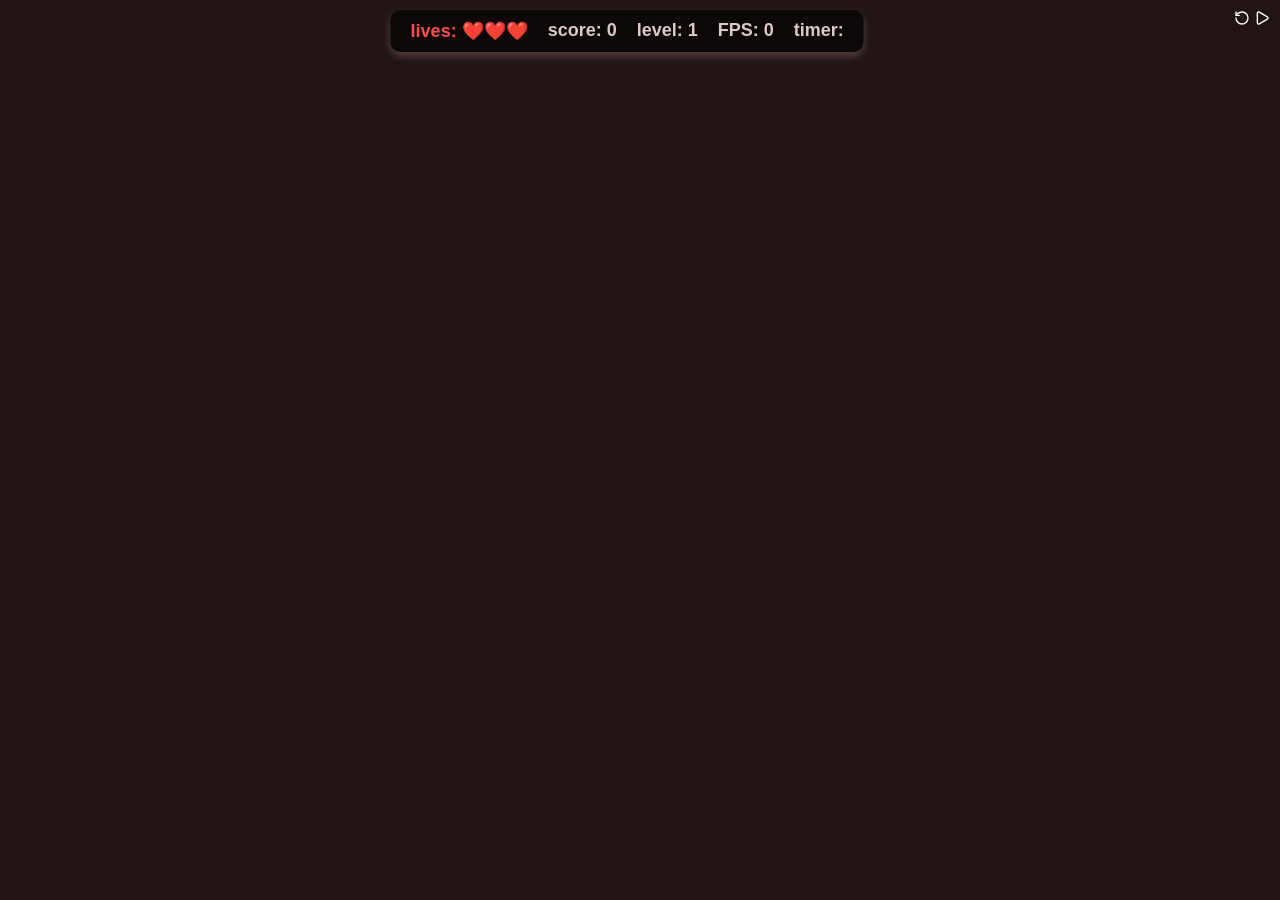
==== index.html @ e74855dc "styling game" ====
<!DOCTYPE html>
<html lang="en">

<head>
  <meta charset="UTF-8" />
  <meta name="viewport" content="width=device-width, initial-scale=1.0" />
  <title>BomberMan</title>
  <link rel="stylesheet" href="style.css" />
  <link rel="icon" href="./icon/favicon.png" type="image/svg+xml" />
</head>

<body>
    <button id="star_pause">
    <img id="icon" src="./icon/play.svg" alt="star" width="16" height="16">
  </button>
<button id ="ref"> 
 <img id="icon" src="./icon/rotate-ccw.svg" alt="star" width="16" height="16">
</button>
  <script type="module" src="main.js"></script>
</body>

</html>
---- style.css ----
#ScoreBoard {
    position: fixed;         
    top: 10px;
    left: 49%;
    transform: translateX(-50%);
    display: flex;
    gap: 20px;             
    padding: 10px 20px;
    background-color: rgba(0, 0, 0, 0.6);   
    color: #ddc8c8;            
    font-family: 'Arial', sans-serif;
    font-size: 18px;
    font-weight: bold;
    border-radius: 10px;
    box-shadow: 0 4px 10px rgba(240, 167, 167, 0.3);
    /* z-index: 1000;*          */
}

#ScoreBoard span {
    display: inline-block;
}

#ScoreBoard span:first-child {
    color: #ff4b4b;  
}

#ScoreBoard:hover {
    background-color: rgba(0, 0, 0, 0.8);
}

 
html, body {
    height: 100%;
    margin: 0;
    padding: 0;
    display: flex;
    justify-content: center;
    align-items: center;
    background: #201414; 
}

#grid-container {
       display: flex;
    justify-content: center;
    align-items: center;
    max-width: 100vw;   
    max-height: 100vh;  
    overflow: auto;      
    position: relative;
         /* space around the grid */
    box-sizing: border-box;

}
    
#grid {
    display: inline-block;
    position: relative;  
}

 

button:hover {
    background-color: rgba(160, 131, 52, 0.267);
}

#controls {
    display: flex;
    gap: 18px; 
    position: fixed;         
    top: 92%;
    left: 49%;
    transform: translateX(-50%);
    display: flex;
    gap: 200px;             
    padding: 15px 10px;
    /* background-color: rgba(73, 55, 55, 0.6);    */
    color:#2b2d42;            
    font-family: 'Arial', sans-serif;
    font-size: 10px;
    font-weight: bold;
    border-radius: 10px;
    /* box-shadow: 0 4px 10px rgba(240, 167, 167, 0.3); */
} 

#star_pause {
  position: absolute;
  top: 10px;
  right: 10px;
  border: none;
  background: none;
  cursor: pointer;
  padding: 0;
}

#star_pause img {
  display: block;
}

#ref {
      position: absolute;
  top: 10px;
  right: 30px;
  border: none;
  background: none;
  cursor: pointer;
  padding: 0;
}
#ref img {
  display: block;
}
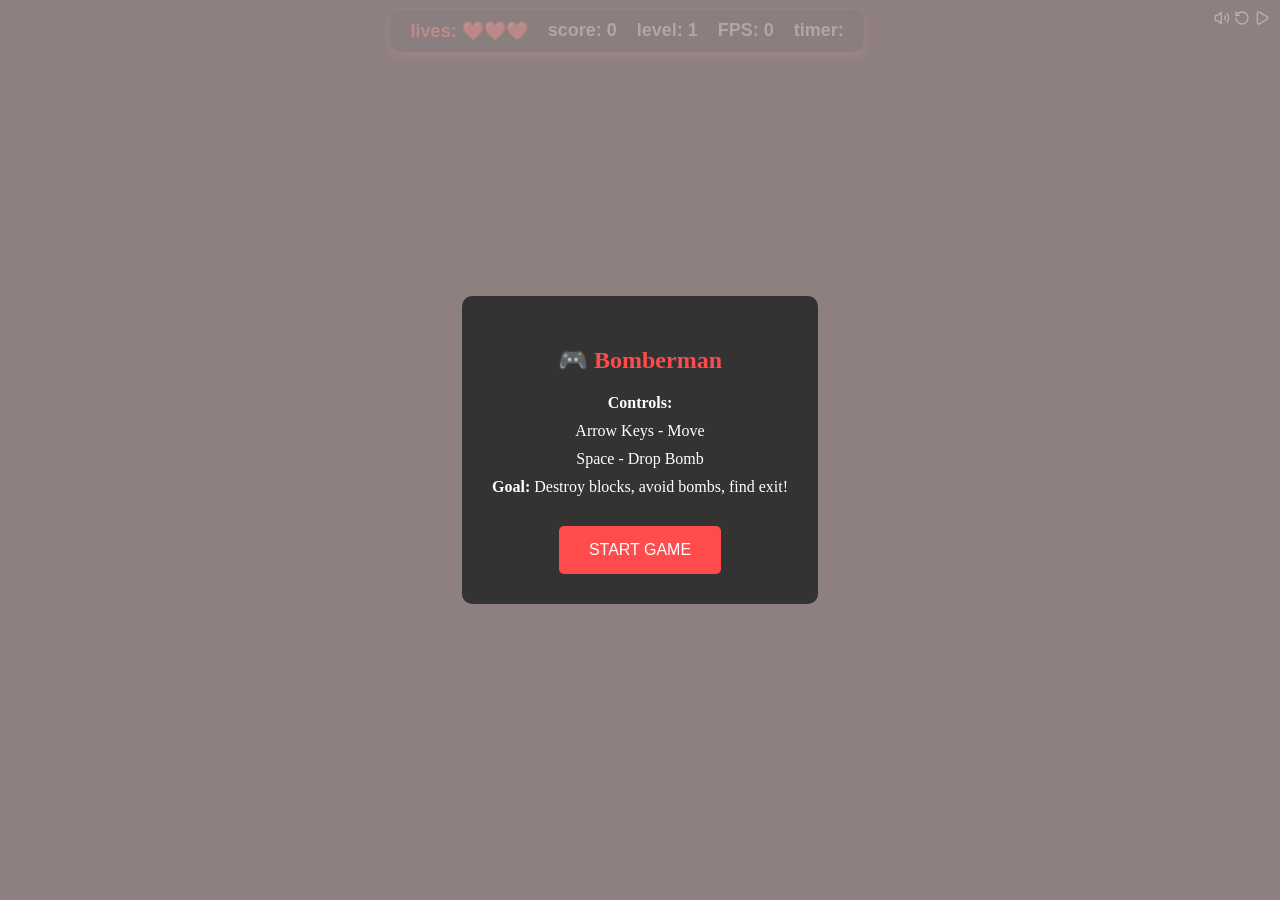
==== commit 1a62e56a: "fix css and handle starting game" ====
--- a/index.html
+++ b/index.html
@@ -10,11 +10,26 @@
 </head>
 
 <body>
+  <div id="level-display"></div>
+      
+    <div id="instructions">
+        <div class="instruction-box">
+            <h2>🎮 Bomberman</h2>
+            <p><strong>Controls:</strong></p>
+            <p>Arrow Keys - Move</p>
+            <p>Space - Drop Bomb</p>
+            <p><strong>Goal:</strong> Destroy blocks, avoid bombs, find exit!</p>
+            <button class="start-btn" onclick="startGame()">START GAME</button>
+        </div>
+    </div>
     <button id="star_pause">
-    <img id="icon" src="./icon/play.svg" alt="star" width="16" height="16">
+    <img id="icon" src="./icon/play.svg" alt="star" width="16" height="16"> </img>
   </button>
 <button id ="ref"> 
- <img id="icon" src="./icon/rotate-ccw.svg" alt="star" width="16" height="16">
+ <img id="icon" src="./icon/rotate-ccw.svg" alt="star" width="16" height="16"> </img>
+</button>
+<button id = 'sound' >
+  <img id="icon" src="./icon/volume-2.svg" alt="voice", width="16" height="16"> </img>
 </button>
   <script type="module" src="main.js"></script>
 </body>
--- a/style.css
+++ b/style.css
@@ -1,110 +1,192 @@
  #ScoreBoard {
-    position: fixed;         
-    top: 10px;
-    left: 49%;
-    transform: translateX(-50%);
-    display: flex;
-    gap: 20px;             
-    padding: 10px 20px;
-    background-color: rgba(0, 0, 0, 0.6);   
-    color: #ddc8c8;            
-    font-family: 'Arial', sans-serif;
-    font-size: 18px;
-    font-weight: bold;
-    border-radius: 10px;
-    box-shadow: 0 4px 10px rgba(240, 167, 167, 0.3);
-    /* z-index: 1000;*          */
-}
+     position: fixed;
+     top: 10px;
+     left: 49%;
+     transform: translateX(-50%);
+     display: flex;
+     gap: 20px;
+     padding: 10px 20px;
+     background-color: rgba(0, 0, 0, 0.6);
+     color: #ddc8c8;
+     font-family: 'Arial', sans-serif;
+     font-size: 18px;
+     font-weight: bold;
+     border-radius: 10px;
+     box-shadow: 0 4px 10px rgba(240, 167, 167, 0.3);      
+ }
 
-#ScoreBoard span {
-    display: inline-block;
-}
+ #ScoreBoard span {
+     display: inline-block;
+ }
 
-#ScoreBoard span:first-child {
-    color: #ff4b4b;  
-}
+ #ScoreBoard span:first-child {
+     color: #ff4b4b;
+ }
 
-#ScoreBoard:hover {
-    background-color: rgba(0, 0, 0, 0.8);
-}
+ #ScoreBoard:hover {
+     background-color: rgba(0, 0, 0, 0.8);
+ }
 
- 
-html, body {
-    height: 100%;
-    margin: 0;
-    padding: 0;
-    display: flex;
-    justify-content: center;
-    align-items: center;
-    background: #201414; 
+
+ html,
+ body {
+     height: 100%;
+     margin: 0;
+     padding: 0;
+     display: flex;
+     justify-content: center;
+     align-items: center;
+     background: #201414;
 }
 
 #grid-container {
-       display: flex;
-    justify-content: center;
-    align-items: center;
-    max-width: 100vw;   
-    max-height: 100vh;  
-    overflow: auto;      
-    position: relative;
-         /* space around the grid */
-    box-sizing: border-box;
-
-}
-    
-#grid {
-    display: inline-block;
-    position: relative;  
+     display: flex;
+     justify-content: center;
+     align-items: center;
+     max-width: 100vw;
+     max-height: 100vh;
+     overflow: auto;
+     position: relative;
+     /* space around the grid */
+     box-sizing: border-box;
 }
 
- 
+#grid {
+     display: inline-block;
+     position: relative;
+ }
 
 button:hover {
-    background-color: rgba(160, 131, 52, 0.267);
+     background-color: rgba(160, 131, 52, 0.267);
 }
 
 #controls {
-    display: flex;
-    gap: 18px; 
-    position: fixed;         
-    top: 92%;
-    left: 49%;
-    transform: translateX(-50%);
-    display: flex;
-    gap: 200px;             
-    padding: 15px 10px;
-    /* background-color: rgba(73, 55, 55, 0.6);    */
-    color:#2b2d42;            
-    font-family: 'Arial', sans-serif;
-    font-size: 10px;
+     display: flex;
+     gap: 18px;
+     position: fixed;
+     top: 92%;
+     left: 49%;
+     transform: translateX(-50%);
+     display: flex;
+     gap: 200px;
+     padding: 15px 10px;
+     /* background-color: rgba(73, 55, 55, 0.6);    */
+     color: #2b2d42;
+     font-family: 'Arial', sans-serif;
+     font-size: 10px;
+     font-weight: bold;
+     border-radius: 10px;
+     /* box-shadow: 0 4px 10px rgba(240, 167, 167, 0.3); */
+ }
+
+ #star_pause {
+     position: absolute;
+     top: 10px;
+     right: 10px;
+     border: none;
+     background: none;
+     cursor: pointer;
+     padding: 0;
+ }
+
+ #star_pause img {
+     display: block;
+ }
+
+ #ref {
+     position: absolute;
+     top: 10px;
+     right: 30px;
+     border: none;
+     background: none;
+     cursor: pointer;
+     padding: 0;
+ }
+ #sound {
+     position: absolute;
+     top: 10px;
+     right: 50px;
+     border: none;
+     background: none;
+     cursor: pointer;
+     padding: 0;
+ }
+
+ #ref img {
+     display: block;
+ }
+
+ #instructions {
+     position: fixed;
+     top: 0;
+     left: 0;
+     width: 100%;
+     height: 100%;
+     background: rgba(172, 155, 155, 0.8);
+     display: flex;
+     justify-content: center;
+     align-items: center;
+     z-index: 1000;
+ }
+
+ #instructions.hidden {
+     display: none;
+ }
+
+ .instruction-box {
+     background: #333;
+     color: white;
+     padding: 30px;
+     border-radius: 10px;
+     text-align: center;
+     max-width: 400px;
+ }
+
+ .instruction-box h2 {
+     color: #ff4b4b;
+     margin-bottom: 20px;
+ }
+
+ .instruction-box p {
+     margin: 10px 0;
+ }
+
+ .start-btn {
+     background: #ff4b4b;
+     color: white;
+     border: none;
+     padding: 15px 30px;
+     border-radius: 5px;
+     cursor: pointer;
+     font-size: 16px;
+     margin-top: 20px;
+ }
+
+ .start-btn:hover {
+     background: #cc3333;
+ }
+
+#level-display {
+    font-size: 10em; /* Made bigger! */
+    position: fixed;
+    top: 50%;
+    left: 50%;
+    transform: translate(-50%, -50%);
+    color: #ffffff;
     font-weight: bold;
-    border-radius: 10px;
-    /* box-shadow: 0 4px 10px rgba(240, 167, 167, 0.3); */
-} 
-
-#star_pause {
-  position: absolute;
-  top: 10px;
-  right: 10px;
-  border: none;
-  background: none;
-  cursor: pointer;
-  padding: 0;
+    z-index: 1500;
+    display: none;
+    font-size: 6vw; 
+    text-shadow: 2px 2px 4px rgba(255, 237, 237, 0.5); 
 }
 
-#star_pause img {
-  display: block;
+#level-display.show {
+    display: block;
+    animation: levelShow 3s ease-in-out;
 }
 
-#ref {
-      position: absolute;
-  top: 10px;
-  right: 30px;
-  border: none;
-  background: none;
-  cursor: pointer;
-  padding: 0;
-}
-#ref img {
-  display: block;
+@keyframes levelShow {
+    0% { opacity: 0; }
+    50% { opacity: 1; }
+    99% { opacity: 0; }
 }
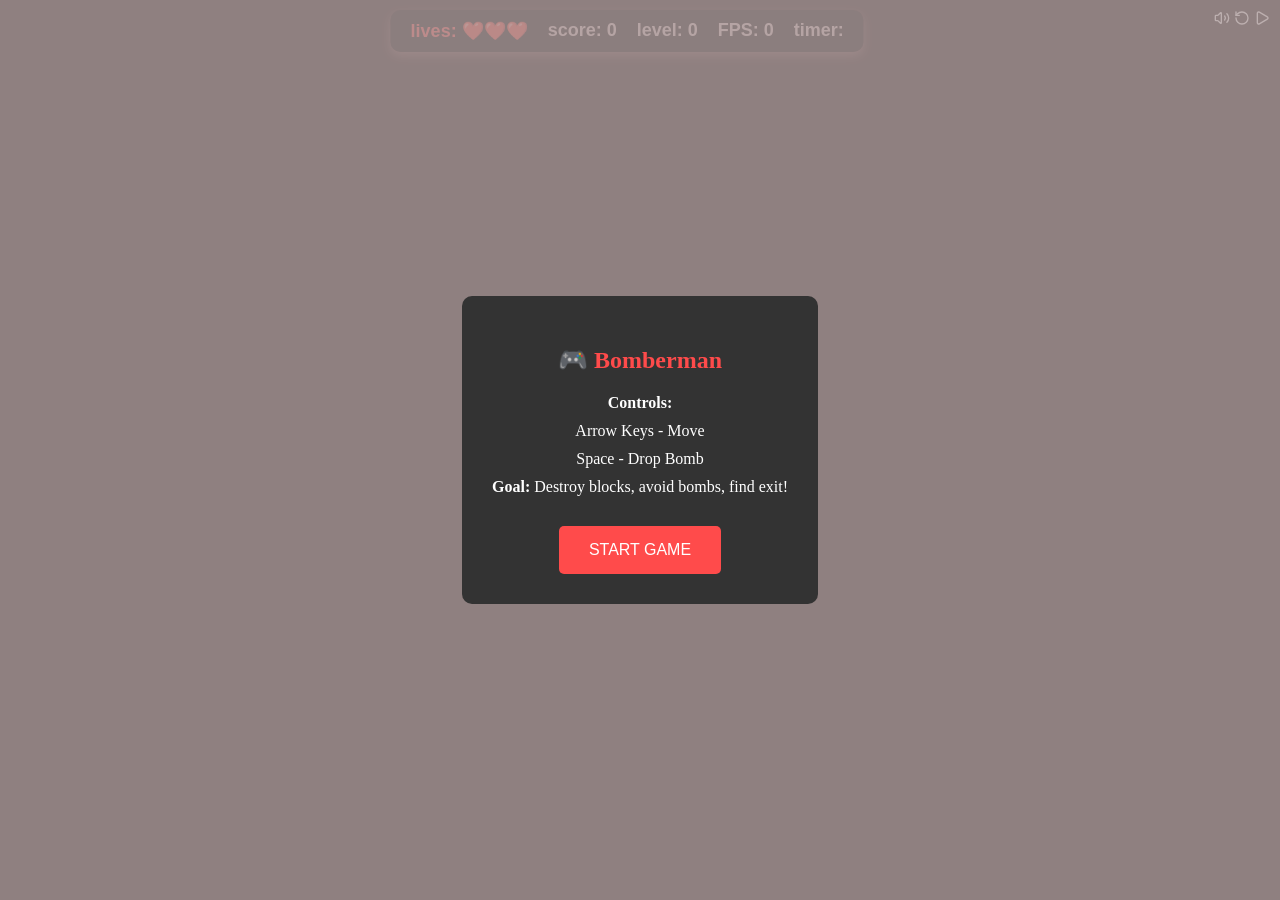
==== commit b3d820ea: "Add sound state" ====
--- a/index.html
+++ b/index.html
@@ -29,7 +29,7 @@
  <img id="icon" src="./icon/rotate-ccw.svg" alt="star" width="16" height="16"> </img>
 </button>
 <button id = 'sound' >
-  <img id="icon" src="./icon/volume-2.svg" alt="voice", width="16" height="16"> </img>
+  <img id="Icon" src="./icon/volume-2.svg" alt="voice", width="16" height="16"> </img>
 </button>
   <script type="module" src="main.js"></script>
 </body>
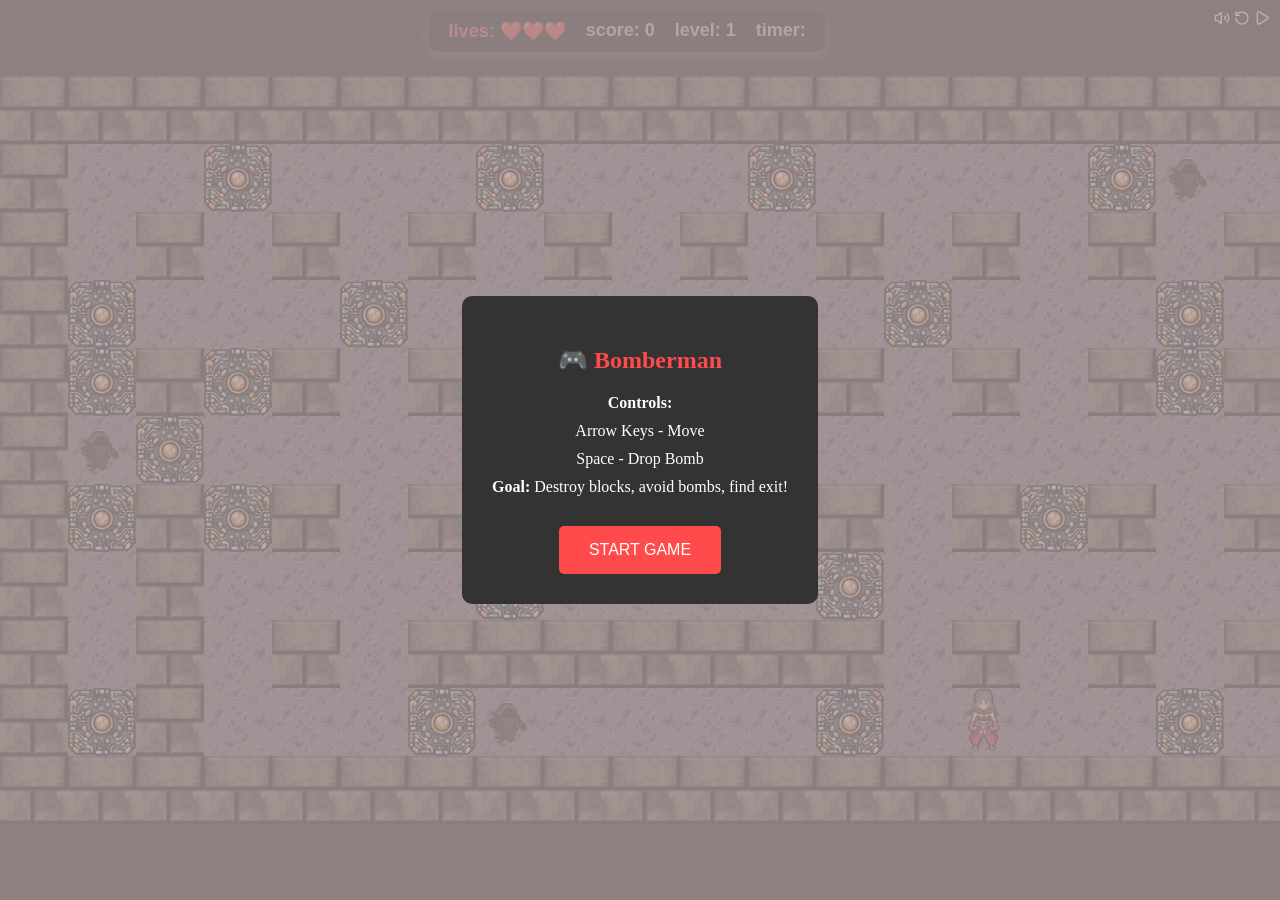
==== commit 663d2635: "Handle game over by Time finiSh" ====
--- a/index.html
+++ b/index.html
@@ -10,27 +10,28 @@
 </head>
 
 <body>
+  
   <div id="level-display"></div>
-      
-    <div id="instructions">
-        <div class="instruction-box">
-            <h2>🎮 Bomberman</h2>
-            <p><strong>Controls:</strong></p>
-            <p>Arrow Keys - Move</p>
-            <p>Space - Drop Bomb</p>
-            <p><strong>Goal:</strong> Destroy blocks, avoid bombs, find exit!</p>
-            <button class="start-btn" onclick="startGame()">START GAME</button>
-        </div>
+  <div id="instructions">
+    <div class="instruction-box">
+      <h2 id="menu-title">🎮 Bomberman</h2>
+      <p id="menu-message"><strong>Controls:</strong></p>
+      <p>Arrow Keys - Move</p>
+      <p>Space - Drop Bomb</p>
+      <p><strong>Goal:</strong> Destroy blocks, avoid bombs, find exit!</p>
+      <button id="start-btn" class="start-btn" onclick="startGame()">START GAME</button>
     </div>
-    <button id="star_pause">
+  </div>
+
+  <button id="star_pause">
     <img id="icon" src="./icon/play.svg" alt="star" width="16" height="16"> </img>
   </button>
-<button id ="ref"> 
- <img id="icon" src="./icon/rotate-ccw.svg" alt="star" width="16" height="16"> </img>
-</button>
-<button id = 'sound' >
-  <img id="Icon" src="./icon/volume-2.svg" alt="voice", width="16" height="16"> </img>
-</button>
+  <button id="ref">
+    <img id="icon" src="./icon/rotate-ccw.svg" alt="star" width="16" height="16"> </img>
+  </button>
+  <button id='sound'>
+    <img id="Icon" src="./icon/volume-2.svg" alt="voice" , width="16" height="16"> </img>
+  </button>
   <script type="module" src="main.js"></script>
 </body>
 
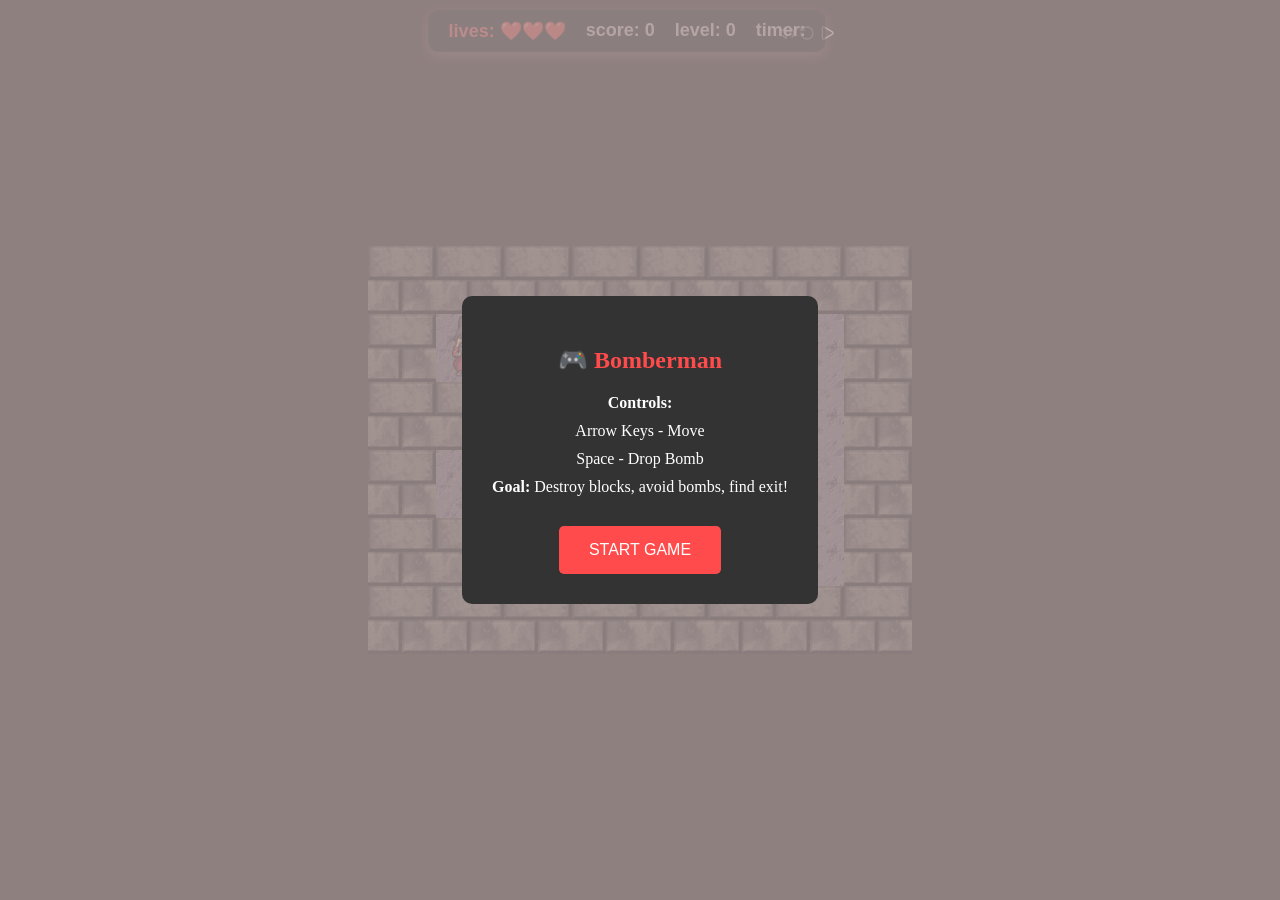
==== commit 216feaa8: "REFRECH IS DONE handle some edge case" ====
--- a/index.html
+++ b/index.html
@@ -22,7 +22,7 @@
       <button id="start-btn" class="start-btn" onclick="startGame()">START GAME</button>
     </div>
   </div>
-
+  <div class="Controls" >
   <button id="star_pause">
     <img id="icon" src="./icon/play.svg" alt="star" width="16" height="16"> </img>
   </button>
@@ -32,6 +32,7 @@
   <button id='sound'>
     <img id="Icon" src="./icon/volume-2.svg" alt="voice" , width="16" height="16"> </img>
   </button>
+  </div>
   <script type="module" src="main.js"></script>
 </body>
 
--- a/style.css
+++ b/style.css
@@ -60,23 +60,15 @@
      background-color: rgba(160, 131, 52, 0.267);
 }
 
-#controls {
+.Controls {
      display: flex;
      gap: 18px;
      position: fixed;
-     top: 92%;
-     left: 49%;
-     transform: translateX(-50%);
-     display: flex;
-     gap: 200px;
-     padding: 15px 10px;
-     /* background-color: rgba(73, 55, 55, 0.6);    */
-     color: #2b2d42;
+     top: 1.7%;
+     left: 66%;
      font-family: 'Arial', sans-serif;
      font-size: 10px;
-     font-weight: bold;
-     border-radius: 10px;
-     /* box-shadow: 0 4px 10px rgba(240, 167, 167, 0.3); */
+      box-shadow: 0 4px 10px rgb(221, 211, 211); */
  }
 
  #star_pause {
@@ -167,7 +159,7 @@
  }
 
 #level-display {
-    font-size: 10em; /* Made bigger! */
+    font-size: 10em;  
     position: fixed;
     top: 50%;
     left: 50%;
@@ -189,4 +181,49 @@
     0% { opacity: 0; }
     50% { opacity: 1; }
     99% { opacity: 0; }
-}+}
+
+
+/* for speed 
+/* Add this to your CSS file */
+.speed-effect {
+    position: absolute;
+    width: 50px;     
+    height: 50px;
+    border-radius: 50%;
+    background: rgba(240, 240, 34, 0.7);
+    animation: speed-burst 0.5s ease-out forwards;
+    pointer-events: none;  
+}
+
+@keyframes speed-burst {
+    0% {
+        transform: scale(0.5);
+        opacity: 1;
+    }
+    100% {
+        transform: scale(2);
+        opacity: 0;
+    }
+}
+
+.time-effect {
+    position: absolute;
+    width: 50px;
+    height: 50px;
+    background: rgb(0, 219, 248);
+    border-radius: 50%;
+    /*opacity: 0.8;*/
+    animation: pulse 0.5s ease-out;
+}
+
+@keyframes pulse {
+     0% {
+        transform: scale(0.5);
+        opacity: 1;
+    }
+    100% {
+        transform: scale(2);
+        opacity: 0;
+    }
+}
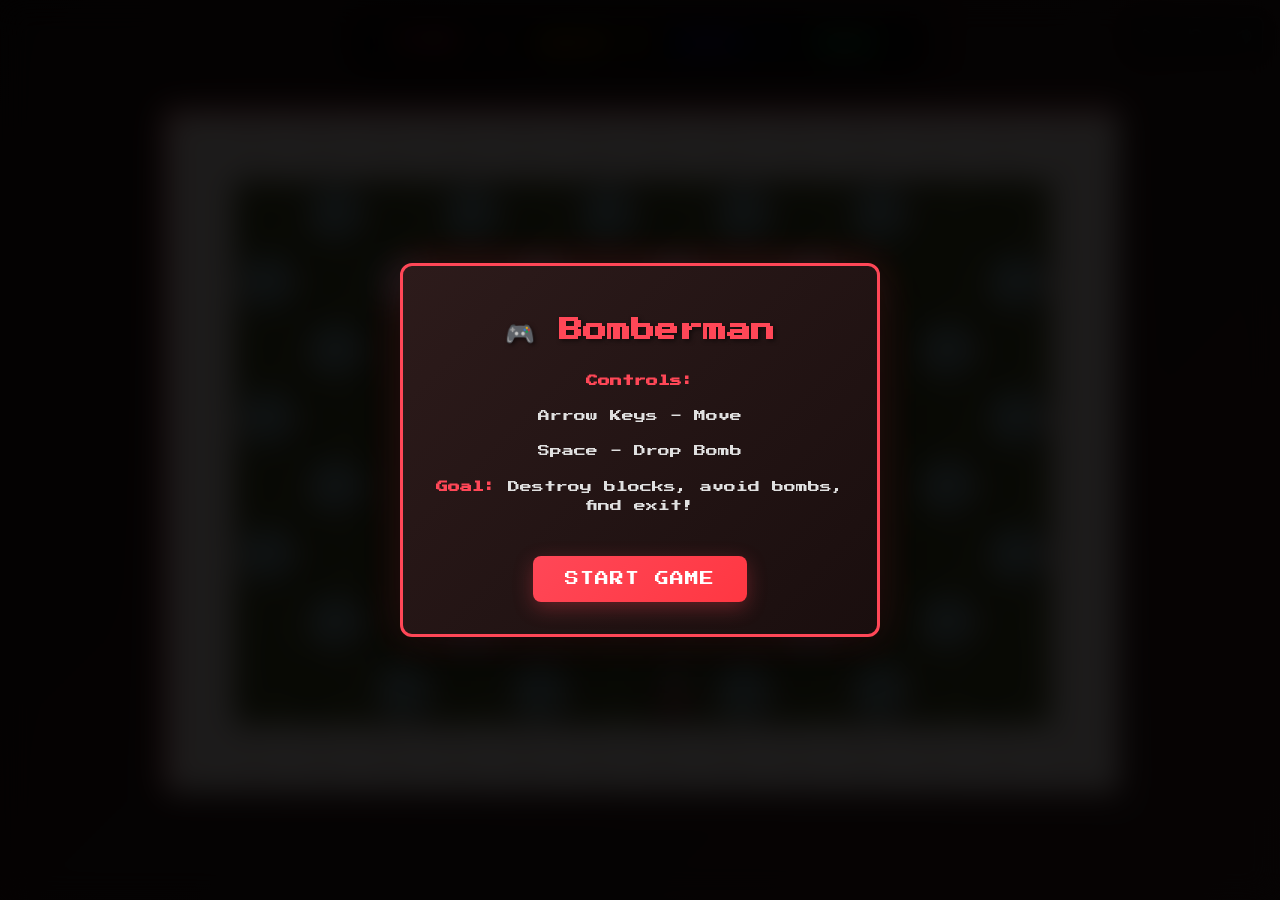
==== commit 55adaa17: "enhance the css" ====
--- a/index.html
+++ b/index.html
@@ -7,10 +7,12 @@
   <title>BomberMan</title>
   <link rel="stylesheet" href="style.css" />
   <link rel="icon" href="./icon/favicon.png" type="image/svg+xml" />
+  <link href="https://fonts.googleapis.com/css2?family=Press+Start+2P&display=swap" rel="stylesheet">
+
 </head>
 
 <body>
-  
+
   <div id="level-display"></div>
   <div id="instructions">
     <div class="instruction-box">
@@ -22,16 +24,16 @@
       <button id="start-btn" class="start-btn" onclick="startGame()">START GAME</button>
     </div>
   </div>
-  <div class="Controls" >
-  <button id="star_pause">
-    <img id="icon" src="./icon/play.svg" alt="star" width="16" height="16"> </img>
-  </button>
-  <button id="ref">
-    <img id="icon" src="./icon/rotate-ccw.svg" alt="star" width="16" height="16"> </img>
-  </button>
-  <button id='sound'>
-    <img id="Icon" src="./icon/volume-2.svg" alt="voice" , width="16" height="16"> </img>
-  </button>
+  <div class="Controls">
+    <button id="star_pause">
+      <img id="icon" src="./icon/play.svg" alt="star" width="16" height="16"> </img>
+    </button>
+    <button id="ref">
+      <img id="icon" src="./icon/rotate-ccw.svg" alt="star" width="16" height="16"> </img>
+    </button>
+    <button id='sound'>
+      <img id="Icon" src="./icon/volume-2.svg" alt="voice" , width="16" height="16"> </img>
+    </button>
   </div>
   <script type="module" src="main.js"></script>
 </body>
--- a/style.css
+++ b/style.css
@@ -1,229 +1,443 @@
- #ScoreBoard {
-     position: fixed;
-     top: 10px;
-     left: 49%;
-     transform: translateX(-50%);
-     display: flex;
-     gap: 20px;
-     padding: 10px 20px;
-     background-color: rgba(0, 0, 0, 0.6);
-     color: #ddc8c8;
-     font-family: 'Arial', sans-serif;
-     font-size: 18px;
-     font-weight: bold;
-     border-radius: 10px;
-     box-shadow: 0 4px 10px rgba(240, 167, 167, 0.3);      
- }
-
- #ScoreBoard span {
-     display: inline-block;
- }
-
- #ScoreBoard span:first-child {
-     color: #ff4b4b;
- }
-
- #ScoreBoard:hover {
-     background-color: rgba(0, 0, 0, 0.8);
- }
-
-
- html,
- body {
-     height: 100%;
-     margin: 0;
-     padding: 0;
-     display: flex;
-     justify-content: center;
-     align-items: center;
-     background: #201414;
-}
+
+:root {
+  --primary-bg: #1a0e0e;
+  --secondary-bg: #2d1b1b;
+  --accent-color: #ff4757;
+  --accent-hover: #ff3742;
+  --text-primary: #ffffff;
+  --text-secondary: #e0e0e0;
+  --text-muted: #a0a0a0;
+  --overlay-bg: rgba(0, 0, 0, 0.85);
+  --shadow-light: rgba(255, 255, 255, 0.1);
+  --shadow-dark: rgba(0, 0, 0, 0.5);
+  
+  --lives-color: #ff4757;
+  --score-color: #ffa502;
+  --level-color: #3742fa;
+  --timer-color: #2ed573;
+  
+  --speed-color: #f1c40f;
+  --time-color: #00d2d3;
+  --heart-color: #e74c3c;
+  
+  --spacing-xs: 4px;
+  --spacing-sm: 8px;
+  --spacing-md: 16px;
+  --spacing-lg: 24px;
+  --spacing-xl: 32px;
+  
+  --border-radius-sm: 4px;
+  --border-radius-md: 8px;
+  --border-radius-lg: 12px;
+  
+  --font-pixel: 'Press Start 2P', monospace;
+  --font-size-xs: 10px;
+  --font-size-sm: 12px;
+  --font-size-md: 14px;
+  --font-size-lg: 18px;
+  --font-size-xl: 24px;
+  
+  --tile-size: 68px;
+  --grid-width: 612px;
+  --grid-height: 408px;
+}
+
+* {
+  box-sizing: border-box;
+}
+
+html, body {
+  height: 100%;
+  margin: 0;
+  padding: 0;
+  font-family: var(--font-pixel);
+  background: linear-gradient(135deg, var(--primary-bg) 0%, var(--secondary-bg) 100%);
+  overflow: hidden;
+  user-select: none;
+}
+
 
 #grid-container {
-     display: flex;
-     justify-content: center;
-     align-items: center;
-     max-width: 100vw;
-     max-height: 100vh;
-     overflow: auto;
-     position: relative;
-     /* space around the grid */
-     box-sizing: border-box;
+  position: fixed;
+  top: 0;
+  left: 0;
+  width: 100vw;
+  height: 100vh;
+  display: flex;
+  justify-content: center;
+  align-items: center;
+  z-index: 1;
 }
 
 #grid {
-     display: inline-block;
-     position: relative;
- }
-
-button:hover {
-     background-color: rgba(160, 131, 52, 0.267);
-}
+  position: relative;
+  width: var(--grid-width);
+  height: var(--grid-height);
+  border: 3px solid var(--accent-color);
+  border-radius: var(--border-radius-sm);
+  box-shadow: 
+    0 0 20px rgba(255, 71, 87, 0.3),
+    inset 0 0 10px var(--shadow-dark);
+  background: var(--primary-bg);
+}
+
+#ScoreBoard {
+  position: fixed;
+  top: var(--spacing-md);
+  left: 50%;
+  transform: translateX(-50%);
+  display: flex;
+  gap: var(--spacing-lg);
+  padding: var(--spacing-md) var(--spacing-xl);
+  background: var(--overlay-bg);
+  backdrop-filter: blur(10px);
+  color: var(--text-primary);
+  font-family: var(--font-pixel);
+  font-size: var(--font-size-md);
+  border-radius: var(--border-radius-lg);
+  border: 2px solid var(--shadow-light);
+  box-shadow: 0 8px 32px var(--shadow-dark);
+  z-index: 100;
+  transition: all 0.3s ease;
+}
+
+#ScoreBoard:hover {
+  transform: translateX(-50%) translateY(-2px);
+  box-shadow: 0 12px 40px var(--shadow-dark);
+}
+
+#ScoreBoard span {
+  display: flex;
+  align-items: center;
+  font-weight: bold;
+  text-shadow: 1px 1px 2px var(--shadow-dark);
+  transition: color 0.2s ease;
+}
+
+#ScoreBoard span:nth-child(1) { color: var(--lives-color); }
+#ScoreBoard span:nth-child(2) { color: var(--score-color); }
+#ScoreBoard span:nth-child(3) { color: var(--level-color); }
+#ScoreBoard span:nth-child(4) { color: var(--timer-color); }
 
 .Controls {
-     display: flex;
-     gap: 18px;
-     position: fixed;
-     top: 1.7%;
-     left: 66%;
-     font-family: 'Arial', sans-serif;
-     font-size: 10px;
-      box-shadow: 0 4px 10px rgb(221, 211, 211); */
- }
-
- #star_pause {
-     position: absolute;
-     top: 10px;
-     right: 10px;
-     border: none;
-     background: none;
-     cursor: pointer;
-     padding: 0;
- }
-
- #star_pause img {
-     display: block;
- }
-
- #ref {
-     position: absolute;
-     top: 10px;
-     right: 30px;
-     border: none;
-     background: none;
-     cursor: pointer;
-     padding: 0;
- }
- #sound {
-     position: absolute;
-     top: 10px;
-     right: 50px;
-     border: none;
-     background: none;
-     cursor: pointer;
-     padding: 0;
- }
-
- #ref img {
-     display: block;
- }
-
- #instructions {
-     position: fixed;
-     top: 0;
-     left: 0;
-     width: 100%;
-     height: 100%;
-     background: rgba(172, 155, 155, 0.8);
-     display: flex;
-     justify-content: center;
-     align-items: center;
-     z-index: 1000;
- }
-
- #instructions.hidden {
-     display: none;
- }
-
- .instruction-box {
-     background: #333;
-     color: white;
-     padding: 30px;
-     border-radius: 10px;
-     text-align: center;
-     max-width: 400px;
- }
-
- .instruction-box h2 {
-     color: #ff4b4b;
-     margin-bottom: 20px;
- }
-
- .instruction-box p {
-     margin: 10px 0;
- }
-
- .start-btn {
-     background: #ff4b4b;
-     color: white;
-     border: none;
-     padding: 15px 30px;
-     border-radius: 5px;
-     cursor: pointer;
-     font-size: 16px;
-     margin-top: 20px;
- }
-
- .start-btn:hover {
-     background: #cc3333;
- }
+  position: fixed;
+  top: var(--spacing-md);
+  right: var(--spacing-md);
+  display: flex;
+  gap: var(--spacing-sm);
+  z-index: 100;
+}
+
+.Controls button {
+  width: 40px;
+  height: 40px;
+  border: none;
+  border-radius: var(--border-radius-md);
+  background: var(--overlay-bg);
+  backdrop-filter: blur(10px);
+  border: 2px solid var(--shadow-light);
+  cursor: pointer;
+  display: flex;
+  align-items: center;
+  justify-content: center;
+  transition: all 0.2s ease;
+  box-shadow: 0 4px 12px var(--shadow-dark);
+}
+
+.Controls button:hover {
+  background: var(--accent-color);
+  transform: translateY(-2px);
+  box-shadow: 0 6px 16px var(--shadow-dark);
+}
+
+.Controls button:active {
+  transform: translateY(0);
+}
+
+.Controls button img {
+  width: 16px;
+  height: 16px;
+  filter: brightness(0) invert(1);
+  transition: filter 0.2s ease;
+}
+
+.Controls button:hover img {
+  filter: brightness(1);
+}
+
+#instructions {
+  position: fixed;
+  top: 0;
+  left: 0;
+  width: 100%;
+  height: 100%;
+  background: var(--overlay-bg);
+  backdrop-filter: blur(15px);
+  display: flex;
+  justify-content: center;
+  align-items: center;
+  z-index: 1000;
+  animation: fadeIn 0.5s ease;
+}
+
+#instructions.hidden {
+  display: none;
+}
+
+.instruction-box {
+  background: linear-gradient(135deg, var(--secondary-bg) 0%, var(--primary-bg) 100%);
+  border: 3px solid var(--accent-color);
+  color: var(--text-primary);
+  padding: var(--spacing-xl);
+  border-radius: var(--border-radius-lg);
+  text-align: center;
+  max-width: 480px;
+  box-shadow: 
+    0 20px 60px var(--shadow-dark),
+    0 0 40px rgba(255, 71, 87, 0.2);
+  animation: slideUp 0.6s ease;
+}
+
+.instruction-box h2 {
+  color: var(--accent-color);
+  font-size: var(--font-size-xl);
+  margin-bottom: var(--spacing-lg);
+  text-shadow: 2px 2px 4px var(--shadow-dark);
+}
+
+.instruction-box p {
+  margin: var(--spacing-md) 0;
+  font-size: var(--font-size-sm);
+  line-height: 1.6;
+  color: var(--text-secondary);
+}
+
+.instruction-box p strong {
+  color: var(--accent-color);
+}
+
+.start-btn {
+  background: linear-gradient(135deg, var(--accent-color) 0%, var(--accent-hover) 100%);
+  color: var(--text-primary);
+  border: none;
+  padding: var(--spacing-md) var(--spacing-xl);
+  border-radius: var(--border-radius-md);
+  cursor: pointer;
+  font-family: var(--font-pixel);
+  font-size: var(--font-size-md);
+  margin-top: var(--spacing-lg);
+  transition: all 0.3s ease;
+  box-shadow: 0 6px 20px rgba(255, 71, 87, 0.3);
+  text-transform: uppercase;
+  letter-spacing: 1px;
+}
+
+.start-btn:hover {
+  background: linear-gradient(135deg, var(--accent-hover) 0%, #e63946 100%);
+  transform: translateY(-2px);
+  box-shadow: 0 8px 25px rgba(255, 71, 87, 0.4);
+}
+
+.start-btn:active {
+  transform: translateY(0);
+}
 
 #level-display {
-    font-size: 10em;  
-    position: fixed;
-    top: 50%;
-    left: 50%;
-    transform: translate(-50%, -50%);
-    color: #ffffff;
-    font-weight: bold;
-    z-index: 1500;
-    display: none;
-    font-size: 6vw; 
-    text-shadow: 2px 2px 4px rgba(255, 237, 237, 0.5); 
+  position: fixed;
+  top: 50%;
+  left: 50%;
+  transform: translate(-50%, -50%);
+  font-family: var(--font-pixel);
+  font-size: clamp(2rem, 8vw, 4rem);
+  font-weight: bold;
+  color: var(--text-primary);
+  text-shadow: 
+    3px 3px 6px var(--shadow-dark),
+    0 0 20px var(--accent-color);
+  z-index: 1500;
+  display: none;
+  text-align: center;
+  letter-spacing: 4px;
 }
 
 #level-display.show {
-    display: block;
-    animation: levelShow 3s ease-in-out;
-}
-
-@keyframes levelShow {
-    0% { opacity: 0; }
-    50% { opacity: 1; }
-    99% { opacity: 0; }
-}
-
-
-/* for speed 
-/* Add this to your CSS file */
+  display: block;
+  animation: levelReveal 3s ease-in-out forwards;
+}
+
+.player {
+  z-index: 10;
+  filter: drop-shadow(2px 2px 4px var(--shadow-dark));
+  transition: opacity 0.3s ease;
+}
+
+.enemy {
+  z-index: 5;
+  filter: drop-shadow(1px 1px 2px var(--shadow-dark));
+}
+
+div[class*="soft-block"] img {
+  width: 100%;
+  height: 100%;
+  object-fit: cover;
+  filter: drop-shadow(1px 1px 2px var(--shadow-dark));
+}
+
 .speed-effect {
-    position: absolute;
-    width: 50px;     
-    height: 50px;
-    border-radius: 50%;
-    background: rgba(240, 240, 34, 0.7);
-    animation: speed-burst 0.5s ease-out forwards;
-    pointer-events: none;  
-}
-
-@keyframes speed-burst {
-    0% {
-        transform: scale(0.5);
-        opacity: 1;
-    }
-    100% {
-        transform: scale(2);
-        opacity: 0;
-    }
+  position: absolute;
+  width: 50px;
+  height: 50px;
+  border-radius: 50%;
+  background: radial-gradient(circle, var(--speed-color) 0%, transparent 70%);
+  animation: powerUpEffect 0.6s ease-out forwards;
+  pointer-events: none;
+  z-index: 20;
 }
 
 .time-effect {
-    position: absolute;
-    width: 50px;
-    height: 50px;
-    background: rgb(0, 219, 248);
-    border-radius: 50%;
-    /*opacity: 0.8;*/
-    animation: pulse 0.5s ease-out;
+  position: absolute;
+  width: 50px;
+  height: 50px;
+  border-radius: 50%;
+  background: radial-gradient(circle, var(--time-color) 0%, transparent 70%);
+  animation: powerUpEffect 0.6s ease-out forwards;
+  pointer-events: none;
+  z-index: 20;
+}
+
+.heart-effect {
+  position: absolute;
+  width: 50px;
+  height: 50px;
+  border-radius: 50%;
+  background: radial-gradient(circle, var(--heart-color) 0%, transparent 70%);
+  animation: powerUpEffect 0.6s ease-out forwards;
+  pointer-events: none;
+  z-index: 20;
+}
+
+@keyframes fadeIn {
+  from {
+    opacity: 0;
+  }
+  to {
+    opacity: 1;
+  }
+}
+
+@keyframes slideUp {
+  from {
+    opacity: 0;
+    transform: translateY(50px);
+  }
+  to {
+    opacity: 1;
+    transform: translateY(0);
+  }
+}
+
+@keyframes levelReveal {
+  0% {
+    opacity: 0;
+    transform: translate(-50%, -50%) scale(0.5);
+  }
+  25% {
+    opacity: 1;
+    transform: translate(-50%, -50%) scale(1.1);
+  }
+  75% {
+    opacity: 1;
+    transform: translate(-50%, -50%) scale(1);
+  }
+  100% {
+    opacity: 0;
+    transform: translate(-50%, -50%) scale(0.8);
+  }
+}
+
+@keyframes powerUpEffect {
+  0% {
+    opacity: 1;
+    transform: scale(0.5);
+  }
+  50% {
+    opacity: 0.8;
+    transform: scale(1.2);
+  }
+  100% {
+    opacity: 0;
+    transform: scale(2);
+  }
 }
 
 @keyframes pulse {
-     0% {
-        transform: scale(0.5);
-        opacity: 1;
-    }
-    100% {
-        transform: scale(2);
-        opacity: 0;
-    }
-}
+  0%, 100% {
+    transform: scale(1);
+    opacity: 0.7;
+  }
+  50% {
+    transform: scale(1.05);
+    opacity: 1;
+  }
+}
+
+@media (max-width: 768px) {
+  :root {
+    --font-size-xs: 8px;
+    --font-size-sm: 10px;
+    --font-size-md: 12px;
+    --font-size-lg: 14px;
+    --font-size-xl: 18px;
+  }
+  
+  #ScoreBoard {
+    gap: var(--spacing-md);
+    padding: var(--spacing-sm) var(--spacing-md);
+    font-size: var(--font-size-sm);
+  }
+  
+  .Controls {
+    top: var(--spacing-sm);
+    right: var(--spacing-sm);
+  }
+  
+  .Controls button {
+    width: 36px;
+    height: 36px;
+  }
+  
+  .instruction-box {
+    margin: var(--spacing-md);
+    padding: var(--spacing-lg);
+  }
+}
+
+@media (max-height: 600px) {
+  #ScoreBoard {
+    top: var(--spacing-sm);
+  }
+  
+  .Controls {
+    top: var(--spacing-sm);
+  }
+}
+
+.hidden {
+  display: none !important;
+}
+
+.fade-in {
+  animation: fadeIn 0.5s ease;
+}
+
+.pulse {
+  animation: pulse 2s infinite;
+}
+
+.game-paused #grid {
+  filter: grayscale(50%) blur(2px);
+}
+
+.game-over #grid {
+  filter: grayscale(100%) brightness(0.5);
+}
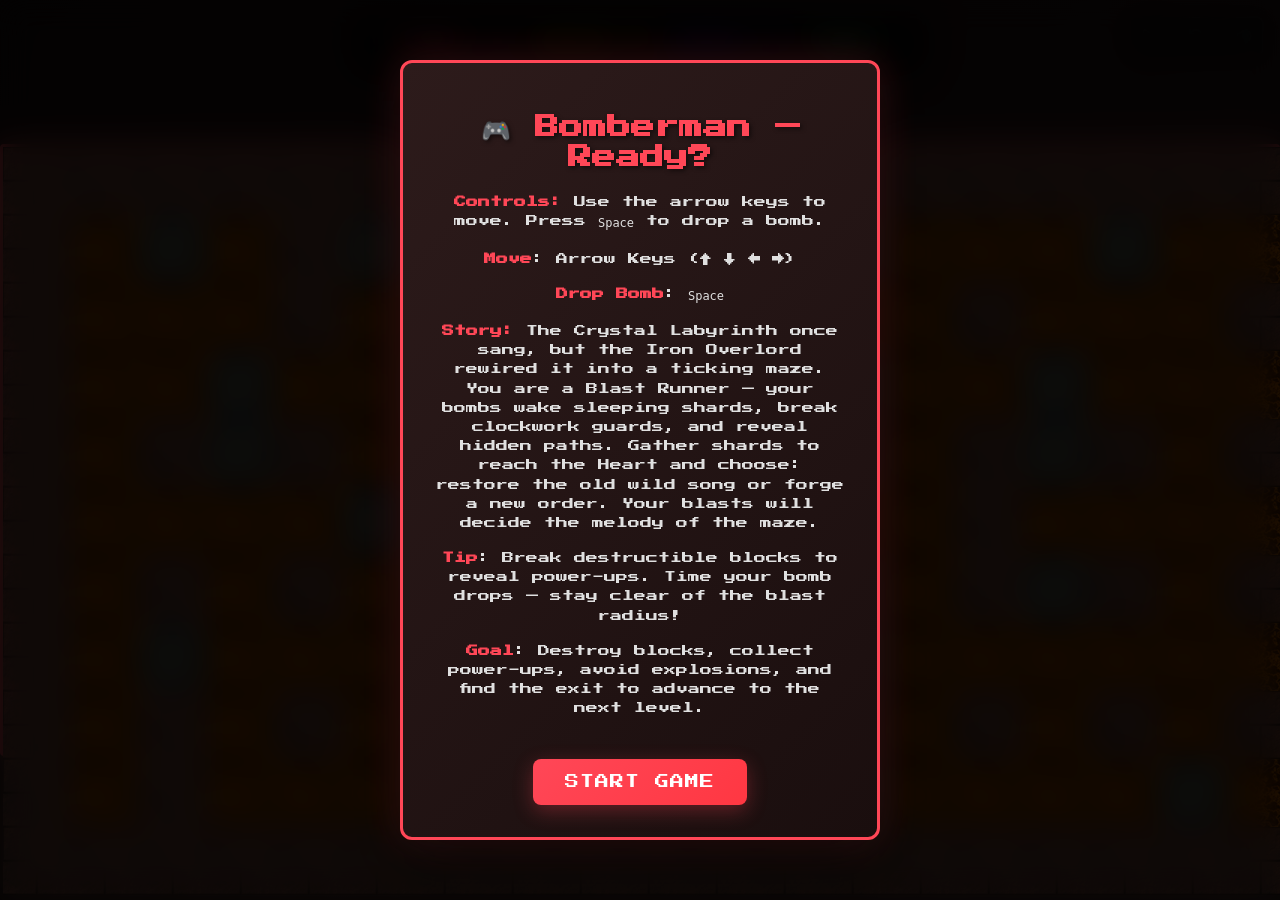
==== commit f55c5149: "fix the norms" ====
--- a/index.html
+++ b/index.html
@@ -14,16 +14,30 @@
 <body>
 
   <div id="level-display"></div>
-  <div id="instructions">
+  <div id="instructions" role="region" aria-labelledby="menu-title">
     <div class="instruction-box">
-      <h2 id="menu-title">🎮 Bomberman</h2>
-      <p id="menu-message"><strong>Controls:</strong></p>
-      <p>Arrow Keys - Move</p>
-      <p>Space - Drop Bomb</p>
-      <p><strong>Goal:</strong> Destroy blocks, avoid bombs, find exit!</p>
-      <button id="start-btn" class="start-btn" onclick="startGame()">START GAME</button>
+      <h2 id="menu-title">🎮 Bomberman — Ready?</h2>
+      <p id="menu-message" aria-live="polite"><strong>Controls:</strong> Use the arrow keys to move. Press
+        <kbd>Space</kbd> to drop a bomb.</p>
+      <p><strong>Move</strong>: Arrow Keys (↑ ↓ ← →)</p>
+      <p><strong>Drop Bomb</strong>: <kbd>Space</kbd></p>
+      <p id="menu-story" aria-label="Game story">
+        <strong>Story:</strong>
+        The Crystal Labyrinth once sang, but the Iron Overlord rewired it into a ticking maze. You are a Blast Runner —
+        your bombs wake sleeping shards, break clockwork guards, and reveal hidden paths. Gather shards to reach the
+        Heart and choose: restore the old wild song or forge a new order. Your blasts will decide the melody of the
+        maze.
+      </p>
+      <p><strong>Tip</strong>: Break destructible blocks to reveal power-ups. Time your bomb drops — stay clear of the
+        blast radius!</p>
+      <p><strong>Goal</strong>: Destroy blocks, collect power-ups, avoid explosions, and find the exit to advance to the
+        next level.</p>
+      <button id="start-btn" class="start-btn" onclick="startGame()" aria-label="Start game">START GAME</button>
     </div>
   </div>
+
+
+
   <div class="Controls">
     <button id="star_pause">
       <img id="icon" src="./icon/play.svg" alt="star" width="16" height="16"> </img>
--- a/style.css
+++ b/style.css
@@ -1,5 +1,6 @@
-
+/* CSS Custom Properties for easy theming */
 :root {
+  /* Colors */
   --primary-bg: #1a0e0e;
   --secondary-bg: #2d1b1b;
   --accent-color: #ff4757;
@@ -11,25 +12,30 @@
   --shadow-light: rgba(255, 255, 255, 0.1);
   --shadow-dark: rgba(0, 0, 0, 0.5);
   
+  /* Game Colors */
   --lives-color: #ff4757;
   --score-color: #ffa502;
   --level-color: #3742fa;
   --timer-color: #2ed573;
   
+  /* Power-up Colors */
   --speed-color: #f1c40f;
   --time-color: #00d2d3;
   --heart-color: #e74c3c;
   
+  /* Spacing */
   --spacing-xs: 4px;
   --spacing-sm: 8px;
   --spacing-md: 16px;
   --spacing-lg: 24px;
   --spacing-xl: 32px;
   
+  /* Borders */
   --border-radius-sm: 4px;
   --border-radius-md: 8px;
   --border-radius-lg: 12px;
   
+  /* Typography */
   --font-pixel: 'Press Start 2P', monospace;
   --font-size-xs: 10px;
   --font-size-sm: 12px;
@@ -37,6 +43,7 @@
   --font-size-lg: 18px;
   --font-size-xl: 24px;
   
+  /* Game Grid */
   --tile-size: 68px;
   --grid-width: 612px;
   --grid-height: 408px;
@@ -55,7 +62,6 @@
   overflow: hidden;
   user-select: none;
 }
-
 
 #grid-container {
   position: fixed;
@@ -276,6 +282,7 @@
   filter: drop-shadow(1px 1px 2px var(--shadow-dark));
 }
 
+/* Soft blocks styling */
 div[class*="soft-block"] img {
   width: 100%;
   height: 100%;
@@ -434,6 +441,7 @@
   animation: pulse 2s infinite;
 }
 
+/* Game state indicators */
 .game-paused #grid {
   filter: grayscale(50%) blur(2px);
 }
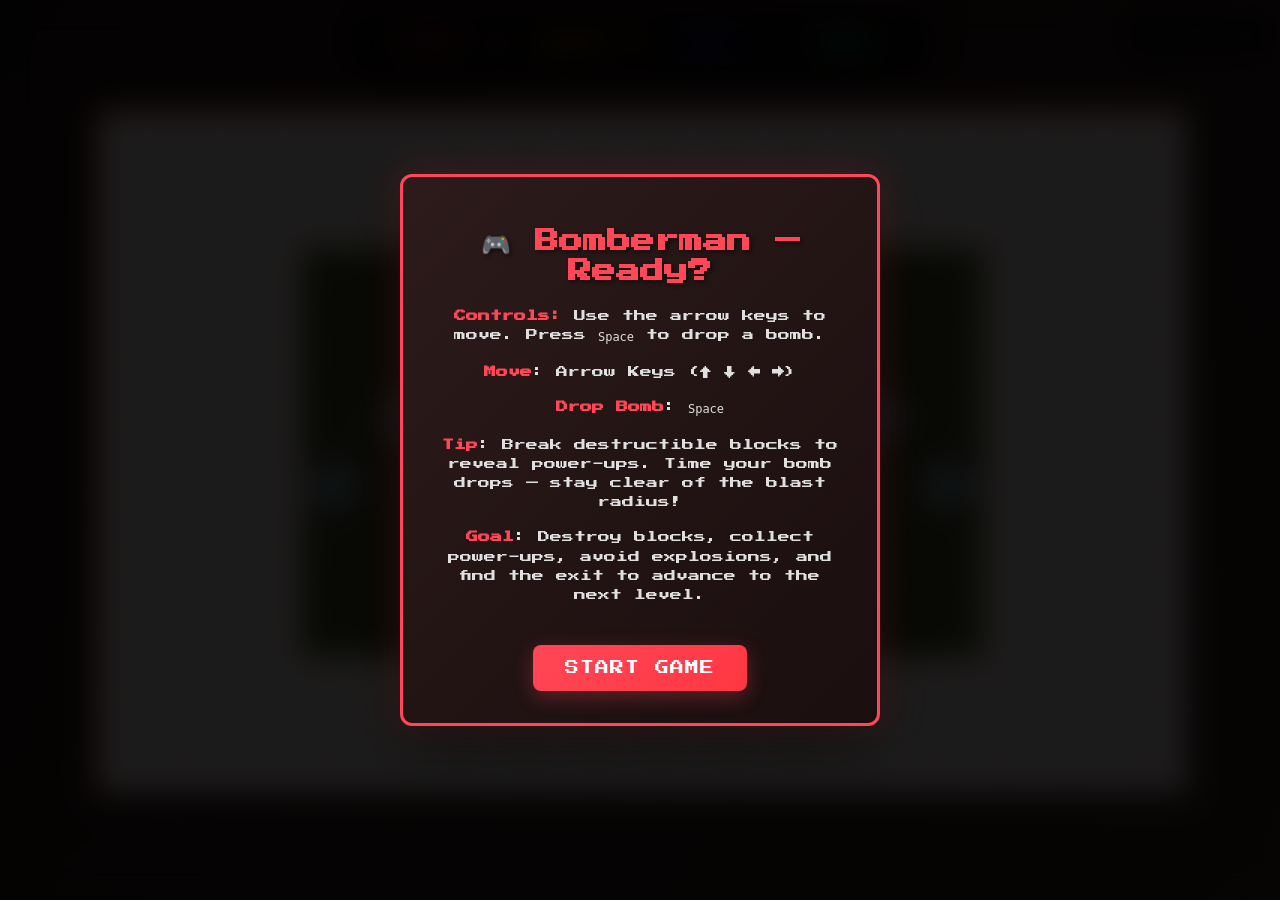
==== commit 99005ee8: "story" ====
--- a/index.html
+++ b/index.html
@@ -21,13 +21,6 @@
         <kbd>Space</kbd> to drop a bomb.</p>
       <p><strong>Move</strong>: Arrow Keys (↑ ↓ ← →)</p>
       <p><strong>Drop Bomb</strong>: <kbd>Space</kbd></p>
-      <p id="menu-story" aria-label="Game story">
-        <strong>Story:</strong>
-        The Crystal Labyrinth once sang, but the Iron Overlord rewired it into a ticking maze. You are a Blast Runner —
-        your bombs wake sleeping shards, break clockwork guards, and reveal hidden paths. Gather shards to reach the
-        Heart and choose: restore the old wild song or forge a new order. Your blasts will decide the melody of the
-        maze.
-      </p>
       <p><strong>Tip</strong>: Break destructible blocks to reveal power-ups. Time your bomb drops — stay clear of the
         blast radius!</p>
       <p><strong>Goal</strong>: Destroy blocks, collect power-ups, avoid explosions, and find the exit to advance to the
--- a/style.css
+++ b/style.css
@@ -11,30 +11,30 @@
   --overlay-bg: rgba(0, 0, 0, 0.85);
   --shadow-light: rgba(255, 255, 255, 0.1);
   --shadow-dark: rgba(0, 0, 0, 0.5);
-  
+
   /* Game Colors */
   --lives-color: #ff4757;
   --score-color: #ffa502;
   --level-color: #3742fa;
   --timer-color: #2ed573;
-  
+
   /* Power-up Colors */
   --speed-color: #f1c40f;
   --time-color: #00d2d3;
   --heart-color: #e74c3c;
-  
+
   /* Spacing */
   --spacing-xs: 4px;
   --spacing-sm: 8px;
   --spacing-md: 16px;
   --spacing-lg: 24px;
   --spacing-xl: 32px;
-  
+
   /* Borders */
   --border-radius-sm: 4px;
   --border-radius-md: 8px;
   --border-radius-lg: 12px;
-  
+
   /* Typography */
   --font-pixel: 'Press Start 2P', monospace;
   --font-size-xs: 10px;
@@ -42,7 +42,7 @@
   --font-size-md: 14px;
   --font-size-lg: 18px;
   --font-size-xl: 24px;
-  
+
   /* Game Grid */
   --tile-size: 68px;
   --grid-width: 612px;
@@ -53,7 +53,8 @@
   box-sizing: border-box;
 }
 
-html, body {
+html,
+body {
   height: 100%;
   margin: 0;
   padding: 0;
@@ -81,7 +82,7 @@
   height: var(--grid-height);
   border: 3px solid var(--accent-color);
   border-radius: var(--border-radius-sm);
-  box-shadow: 
+  box-shadow:
     0 0 20px rgba(255, 71, 87, 0.3),
     inset 0 0 10px var(--shadow-dark);
   background: var(--primary-bg);
@@ -107,6 +108,7 @@
   transition: all 0.3s ease;
 }
 
+
 #ScoreBoard:hover {
   transform: translateX(-50%) translateY(-2px);
   box-shadow: 0 12px 40px var(--shadow-dark);
@@ -120,10 +122,21 @@
   transition: color 0.2s ease;
 }
 
-#ScoreBoard span:nth-child(1) { color: var(--lives-color); }
-#ScoreBoard span:nth-child(2) { color: var(--score-color); }
-#ScoreBoard span:nth-child(3) { color: var(--level-color); }
-#ScoreBoard span:nth-child(4) { color: var(--timer-color); }
+#ScoreBoard span:nth-child(1) {
+  color: var(--lives-color);
+}
+
+#ScoreBoard span:nth-child(2) {
+  color: var(--score-color);
+}
+
+#ScoreBoard span:nth-child(3) {
+  color: var(--level-color);
+}
+
+#ScoreBoard span:nth-child(4) {
+  color: var(--timer-color);
+}
 
 .Controls {
   position: fixed;
@@ -198,7 +211,7 @@
   border-radius: var(--border-radius-lg);
   text-align: center;
   max-width: 480px;
-  box-shadow: 
+  box-shadow:
     0 20px 60px var(--shadow-dark),
     0 0 40px rgba(255, 71, 87, 0.2);
   animation: slideUp 0.6s ease;
@@ -257,7 +270,7 @@
   font-size: clamp(2rem, 8vw, 4rem);
   font-weight: bold;
   color: var(--text-primary);
-  text-shadow: 
+  text-shadow:
     3px 3px 6px var(--shadow-dark),
     0 0 20px var(--accent-color);
   z-index: 1500;
@@ -327,6 +340,7 @@
   from {
     opacity: 0;
   }
+
   to {
     opacity: 1;
   }
@@ -337,6 +351,7 @@
     opacity: 0;
     transform: translateY(50px);
   }
+
   to {
     opacity: 1;
     transform: translateY(0);
@@ -348,14 +363,17 @@
     opacity: 0;
     transform: translate(-50%, -50%) scale(0.5);
   }
+
   25% {
     opacity: 1;
     transform: translate(-50%, -50%) scale(1.1);
   }
+
   75% {
     opacity: 1;
     transform: translate(-50%, -50%) scale(1);
   }
+
   100% {
     opacity: 0;
     transform: translate(-50%, -50%) scale(0.8);
@@ -367,10 +385,12 @@
     opacity: 1;
     transform: scale(0.5);
   }
+
   50% {
     opacity: 0.8;
     transform: scale(1.2);
   }
+
   100% {
     opacity: 0;
     transform: scale(2);
@@ -378,10 +398,13 @@
 }
 
 @keyframes pulse {
-  0%, 100% {
+
+  0%,
+  100% {
     transform: scale(1);
     opacity: 0.7;
   }
+
   50% {
     transform: scale(1.05);
     opacity: 1;
@@ -396,23 +419,23 @@
     --font-size-lg: 14px;
     --font-size-xl: 18px;
   }
-  
+
   #ScoreBoard {
     gap: var(--spacing-md);
     padding: var(--spacing-sm) var(--spacing-md);
     font-size: var(--font-size-sm);
   }
-  
+
   .Controls {
     top: var(--spacing-sm);
     right: var(--spacing-sm);
   }
-  
+
   .Controls button {
     width: 36px;
     height: 36px;
   }
-  
+
   .instruction-box {
     margin: var(--spacing-md);
     padding: var(--spacing-lg);
@@ -423,7 +446,7 @@
   #ScoreBoard {
     top: var(--spacing-sm);
   }
-  
+
   .Controls {
     top: var(--spacing-sm);
   }
@@ -448,4 +471,349 @@
 
 .game-over #grid {
   filter: grayscale(100%) brightness(0.5);
-}+}
+
+.enemy-dead {
+  animation: enemyFadeOut 0.6s ease-out forwards;
+}
+
+@keyframes enemyFadeOut {
+  0% {
+    transform: scale(1) rotate(0deg);
+    opacity: 1;
+  }
+
+  50% {
+    transform: scale(1.3) rotate(180deg);
+    opacity: 0.7;
+  }
+
+  100% {
+    transform: scale(0) rotate(360deg);
+    opacity: 0;
+  }
+}
+
+.scoreboard-modal {
+  position: fixed;
+  top: 0;
+  left: 0;
+  width: 100%;
+  height: 100%;
+  background: var(--overlay-bg);
+  backdrop-filter: blur(15px);
+  display: flex;
+  justify-content: center;
+  align-items: center;
+  z-index: 2000;
+  animation: fadeIn 0.3s ease;
+}
+
+.scoreboard-content {
+  background: linear-gradient(135deg, var(--secondary-bg) 0%, var(--primary-bg) 100%);
+  border: 3px solid var(--accent-color);
+  border-radius: var(--border-radius-lg);
+  padding: var(--spacing-xl);
+  max-width: 600px;
+  width: 90%;
+  max-height: 80vh;
+  overflow-y: auto;
+  box-shadow:
+    0 20px 60px var(--shadow-dark),
+    0 0 40px rgba(255, 71, 87, 0.2);
+  animation: slideUp 0.4s ease;
+}
+
+.scoreboard-content h2 {
+  color: var(--accent-color);
+  font-size: var(--font-size-xl);
+  text-align: center;
+  margin-bottom: var(--spacing-lg);
+  text-shadow: 2px 2px 4px var(--shadow-dark);
+}
+
+.player-stats {
+  background: rgba(255, 71, 87, 0.1);
+  border: 2px solid var(--accent-color);
+  border-radius: var(--border-radius-md);
+  padding: var(--spacing-md);
+  margin-bottom: var(--spacing-lg);
+  text-align: center;
+  color: var(--text-primary);
+  font-size: var(--font-size-sm);
+  line-height: 1.6;
+}
+
+.scoreboard-table {
+  width: 100%;
+  border-collapse: collapse;
+  margin-bottom: var(--spacing-lg);
+  font-size: var(--font-size-sm);
+}
+
+.scoreboard-table thead {
+  background: rgba(255, 71, 87, 0.2);
+}
+
+.scoreboard-table th {
+  padding: var(--spacing-md);
+  text-align: left;
+  color: var(--accent-color);
+  border-bottom: 2px solid var(--accent-color);
+  font-weight: bold;
+}
+
+.scoreboard-table td {
+  padding: var(--spacing-md);
+  color: var(--text-secondary);
+  border-bottom: 1px solid rgba(255, 255, 255, 0.1);
+}
+
+.scoreboard-table tbody tr:hover {
+  background: rgba(255, 71, 87, 0.1);
+}
+
+.scoreboard-table tbody tr:nth-child(1) td:first-child {
+  color: #ffd700;
+  font-weight: bold;
+}
+
+.scoreboard-table tbody tr:nth-child(2) td:first-child {
+  color: #c0c0c0;
+  font-weight: bold;
+}
+
+.scoreboard-table tbody tr:nth-child(3) td:first-child {
+  color: #cd7f32;
+  font-weight: bold;
+}
+
+.pagination {
+  display: flex;
+  justify-content: center;
+  align-items: center;
+  gap: var(--spacing-md);
+  margin-bottom: var(--spacing-lg);
+}
+
+.pagination button {
+  background: var(--accent-color);
+  color: var(--text-primary);
+  border: none;
+  padding: var(--spacing-sm) var(--spacing-md);
+  border-radius: var(--border-radius-sm);
+  cursor: pointer;
+  font-family: var(--font-pixel);
+  font-size: var(--font-size-sm);
+  transition: all 0.2s ease;
+}
+
+.pagination button:hover:not(:disabled) {
+  background: var(--accent-hover);
+  transform: translateY(-2px);
+}
+
+.pagination button:disabled {
+  opacity: 0.3;
+  cursor: not-allowed;
+}
+
+.pagination span {
+  color: var(--text-secondary);
+  font-size: var(--font-size-sm);
+}
+
+#close-scoreboard {
+  width: 100%;
+  background: linear-gradient(135deg, var(--accent-color) 0%, var(--accent-hover) 100%);
+  color: var(--text-primary);
+  border: none;
+  padding: var(--spacing-md);
+  border-radius: var(--border-radius-md);
+  cursor: pointer;
+  font-family: var(--font-pixel);
+  font-size: var(--font-size-md);
+  transition: all 0.3s ease;
+  text-transform: uppercase;
+}
+
+#close-scoreboard:hover {
+  transform: translateY(-2px);
+  box-shadow: 0 8px 25px rgba(255, 71, 87, 0.4);
+}
+
+/* Name Input Modal */
+.name-modal {
+  position: fixed;
+  top: 0;
+  left: 0;
+  width: 100%;
+  height: 100%;
+  background: var(--overlay-bg);
+  backdrop-filter: blur(15px);
+  display: flex;
+  justify-content: center;
+  align-items: center;
+  z-index: 3000;
+  animation: fadeIn 0.3s ease;
+}
+
+.name-modal-content {
+  background: linear-gradient(135deg, var(--secondary-bg) 0%, var(--primary-bg) 100%);
+  border: 3px solid var(--accent-color);
+  border-radius: var(--border-radius-lg);
+  padding: var(--spacing-xl);
+  text-align: center;
+  box-shadow:
+    0 20px 60px var(--shadow-dark),
+    0 0 40px rgba(255, 71, 87, 0.2);
+  animation: slideUp 0.4s ease;
+}
+
+.name-modal-content h3 {
+  color: var(--accent-color);
+  font-size: var(--font-size-lg);
+  margin-bottom: var(--spacing-lg);
+  text-shadow: 2px 2px 4px var(--shadow-dark);
+}
+
+.name-modal-content input {
+  width: 100%;
+  padding: var(--spacing-md);
+  margin-bottom: var(--spacing-lg);
+  background: rgba(255, 255, 255, 0.1);
+  border: 2px solid var(--shadow-light);
+  border-radius: var(--border-radius-md);
+  color: var(--text-primary);
+  font-family: var(--font-pixel);
+  font-size: var(--font-size-sm);
+  text-align: center;
+}
+
+.name-modal-content input:focus {
+  outline: none;
+  border-color: var(--accent-color);
+  box-shadow: 0 0 10px rgba(255, 71, 87, 0.3);
+}
+
+.name-modal-content button {
+  width: 100%;
+  background: linear-gradient(135deg, var(--accent-color) 0%, var(--accent-hover) 100%);
+  color: var(--text-primary);
+  border: none;
+  padding: var(--spacing-md);
+  border-radius: var(--border-radius-md);
+  cursor: pointer;
+  font-family: var(--font-pixel);
+  font-size: var(--font-size-md);
+  transition: all 0.3s ease;
+  text-transform: uppercase;
+}
+
+.name-modal-content button:hover {
+  transform: translateY(-2px);
+  box-shadow: 0 8px 25px rgba(255, 71, 87, 0.4);
+}
+
+.submit-error {
+  color: var(--accent-color);
+  font-size: var(--font-size-xs);
+  margin: var(--spacing-sm) 0;
+}
+
+
+@media (max-width: 768px) {
+  .scoreboard-content {
+    padding: var(--spacing-lg);
+  }
+
+  .scoreboard-table {
+    font-size: var(--font-size-xs);
+  }
+
+  .scoreboard-table th,
+  .scoreboard-table td {
+    padding: var(--spacing-sm);
+  }
+}
+
+/* ── Story Overlay ─────────────────────────────────────────── */
+#story-overlay {
+  position: fixed;
+  inset: 0;
+  background: var(--overlay-bg);
+  backdrop-filter: blur(12px);
+  display: flex;
+  justify-content: center;
+  align-items: center;
+  z-index: 4000;
+  opacity: 0;
+  transition: opacity 0.4s ease;
+}
+
+#story-overlay.story-visible {
+  opacity: 1;
+}
+
+.story-box {
+  background: linear-gradient(160deg, var(--secondary-bg) 0%, var(--primary-bg) 100%);
+  border: 3px solid var(--accent-color);
+  border-radius: var(--border-radius-lg);
+  padding: var(--spacing-xl);
+  max-width: 520px;
+  width: 90%;
+  text-align: center;
+  box-shadow:
+    0 0 40px rgba(255, 71, 87, 0.25),
+    0 20px 60px var(--shadow-dark);
+  transform: translateY(30px);
+  transition: transform 0.4s ease;
+}
+
+#story-overlay.story-visible .story-box {
+  transform: translateY(0);
+}
+
+.story-title {
+  font-family: var(--font-pixel);
+  font-size: var(--font-size-lg);
+  color: var(--accent-color);
+  margin-bottom: var(--spacing-lg);
+  text-shadow: 2px 2px 6px var(--shadow-dark);
+  letter-spacing: 2px;
+}
+
+.story-text {
+  font-family: var(--font-pixel);
+  font-size: var(--font-size-xs);
+  color: var(--text-secondary);
+  line-height: 2;
+  margin-bottom: var(--spacing-xl);
+  text-align: left;
+  border-left: 3px solid var(--accent-color);
+  padding-left: var(--spacing-md);
+}
+
+.story-btn {
+  background: linear-gradient(135deg, var(--accent-color) 0%, var(--accent-hover) 100%);
+  color: var(--text-primary);
+  border: none;
+  padding: var(--spacing-md) var(--spacing-xl);
+  border-radius: var(--border-radius-md);
+  cursor: pointer;
+  font-family: var(--font-pixel);
+  font-size: var(--font-size-sm);
+  letter-spacing: 1px;
+  text-transform: uppercase;
+  transition: all 0.2s ease;
+  box-shadow: 0 6px 20px rgba(255, 71, 87, 0.3);
+}
+
+.story-btn:hover {
+  transform: translateY(-2px);
+  box-shadow: 0 8px 25px rgba(255, 71, 87, 0.5);
+}
+
+.story-btn:active {
+  transform: translateY(0);
+}
